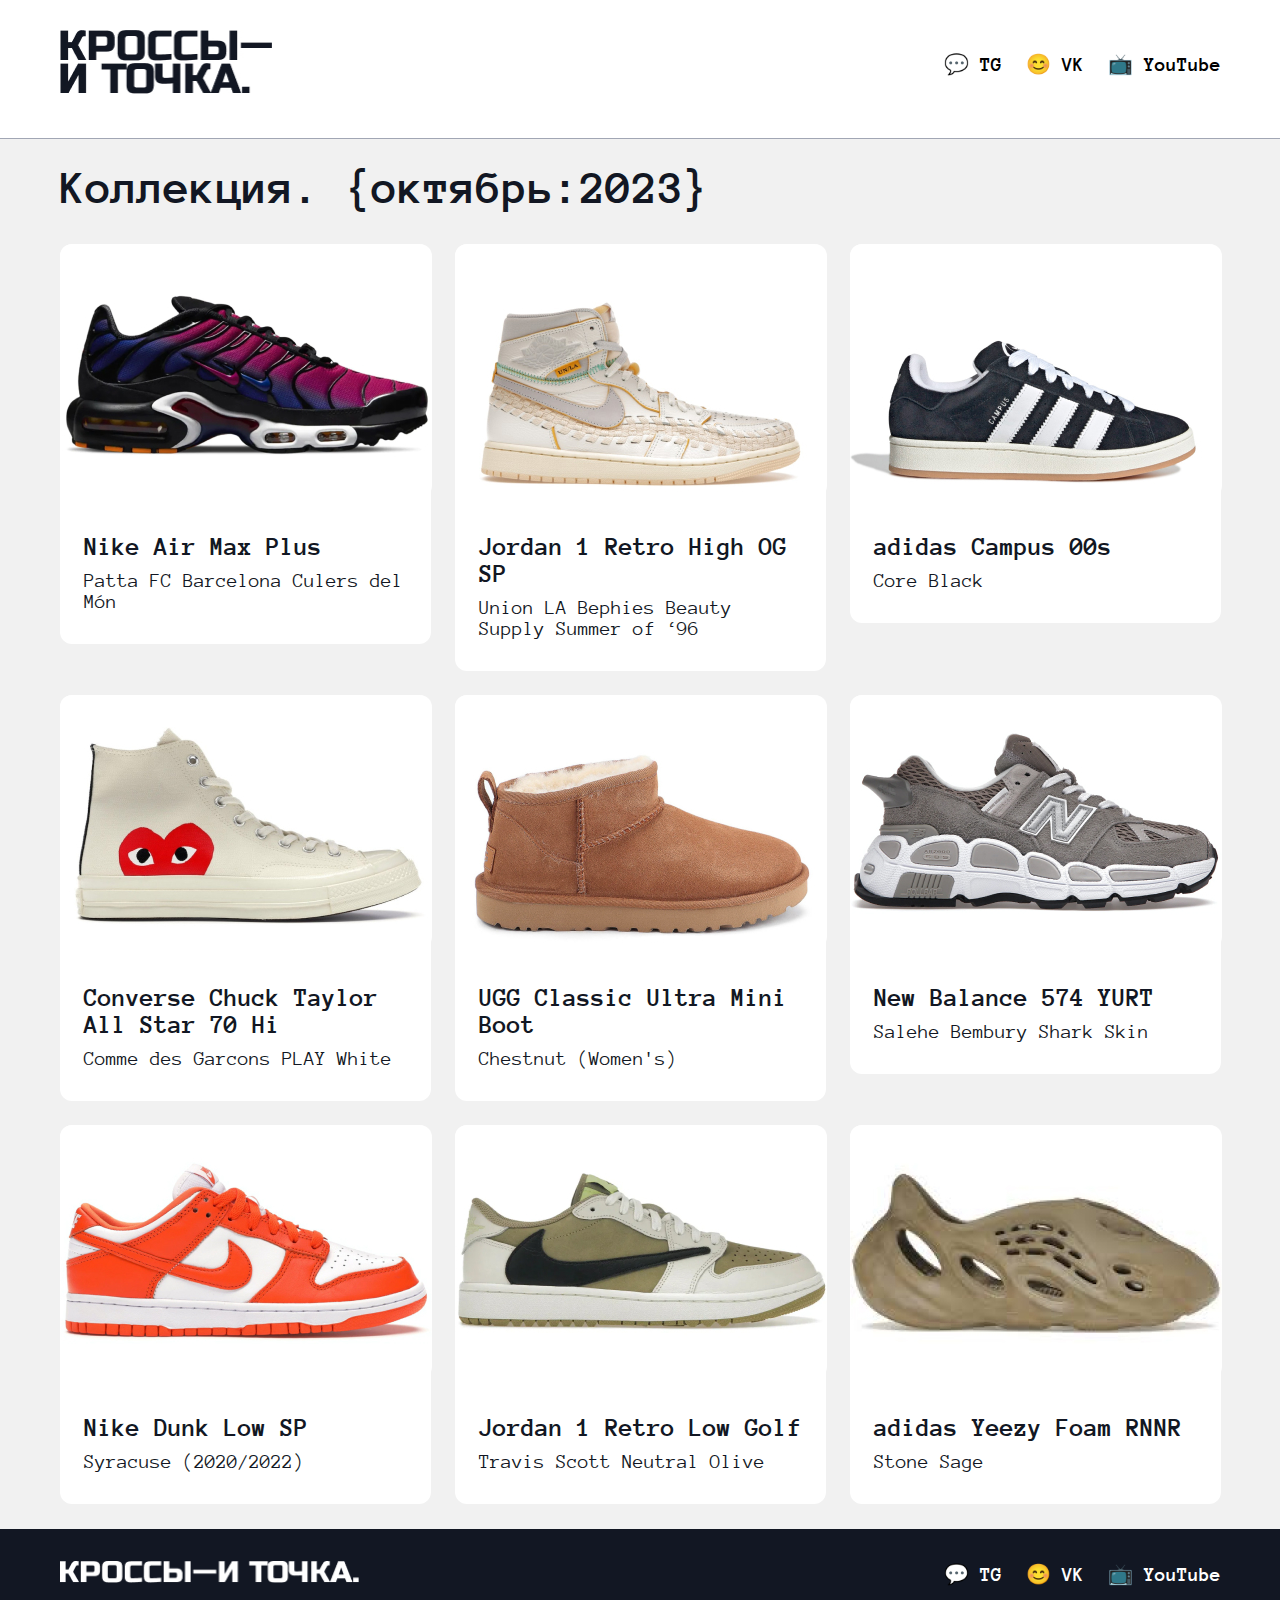
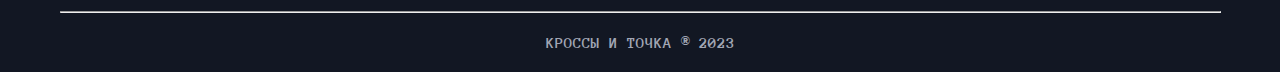
==== index.html @ e122eaeb "init: start proj" ====
<!DOCTYPE html>
<html lang="ru">

<head>
    <meta charset="UTF-8">
    <title>Кроссы и точка.</title>
    <link rel="stylesheet" href="styles/index.css">
    <link rel="icon" href="img/1.jpg">
    <meta name="viewport" content="width=device-width, initial-scale=1.0">
    <title>Document</title>
</head>

<body>
    <header class="header"> 
        <div class=" container header__container">
            <a href="index.html" class="header__link">
            <img src="img/logo.jpg" alt="Логотип магазина кроссовок" class="header__logo">
        </a>
            <nav>
                <ul class="header__nav">
                <li><a href="">💬 TG</a></li>
                <li><a href="">😊 VK</a></li>
                <li><a href="">📺 YouTube</a></li>
            </ul>
            </nav>
        </div>
    </header>


    <main>
        <section class="container">
            <h1 class="shoes__title">Коллекция. {октябрь:2023}</h1>

            <div class="container__shoes">
                <a href="sneaker1.html" class="link__shoes">
                    <div class="shoes__items">
                        <img src="img/1.jpg" alt="Фото кроссовка" class="shoes__photo">
                    <div class="shoes__items-info">
                        <h2 class="shoes__name">Nike Air Max Plus</h2>
                        <p class="shoes__description">Patta FC Barcelona Culers del Món</p>
                    </div>
                    </div>
                </a>
                <a href="sneaker2.html" class="link__shoes">
            <div class="shoes__items">
                <img src="img/2.jpg" alt="Фото кроссовка" class="shoes__photo">
                <div class="shoes__items-info">
                <h2 class="shoes__name">Jordan 1 Retro High OG SP</h2>
                <p class="shoes__description">Union LA Bephies Beauty Supply Summer of ‘96</p>
                </div>
            </div>
                </a>
                <a href="sneaker3.html" class="link__shoes">
            <div class="shoes__items">
                <img src="img/3.jpg" alt="Фото кроссовка" class="shoes__photo">
                <div class="shoes__items-info">   
                <h2 class="shoes__name">adidas Campus 00s</h2>
                <p class="shoes__description">Core Black</p>
                </div>
            </div>
                </a>
            <div class="shoes__items">
                <img src="img/4.jpg" alt="Фото кроссовка" class="shoes__photo">
                <div class="shoes__items-info">   <h2 class="shoes__name">Converse Chuck Taylor All Star 70 Hi</h2>
                    <p class="shoes__description">Comme des Garcons PLAY White</p>  </div>
            </div>
            <div class="shoes__items">
                <img src="img/5.jpg" alt="Фото кроссовка" class="shoes__photo">
                <div class="shoes__items-info">  
                    <h2 class="shoes__name">UGG Classic Ultra Mini Boot</h2>
                    <p class="shoes__description">Chestnut (Women's)</p> 
                </div>
            </div>
            <div class="shoes__items">
                <img src="img/6.jpg" alt="Фото кроссовка" class="shoes__photo">
                <div class="shoes__items-info">   <h2 class="shoes__name">New Balance 574 YURT</h2>
                    <p class="shoes__description">Salehe Bembury Shark Skin</p>
                 </div>
            </div>
            <div class="shoes__items">
                <img src="img/7.jpg" alt="Фото кроссовка" class="shoes__photo">
                <div class="shoes__items-info"> 
                    <h2 class="shoes__name">Nike Dunk Low SP</h2>
                    <p class="shoes__description">Syracuse (2020/2022)</p>
                  </div>
            </div>
            <div class="shoes__items">
                <img src="img/8.jpg" alt="Фото кроссовка" class="shoes__photo">
                <div class="shoes__items-info"> 
                <h2 class="shoes__name">Jordan 1 Retro Low Golf</h2>
                <p class="shoes__description">Travis Scott Neutral Olive</p>
                </div>
            </div>
            <div class="shoes__items">
                <img src="img/9.jpg" alt="Фото кроссовка" class="shoes__photo">
                <div class="shoes__items-info"> 
                <h2 class="shoes__name">adidas Yeezy Foam RNNR</h2>
                <p class="shoes__description">Stone Sage</p>
                </div>
            </div>
        </div>
        </section>
    </main>


    <footer class="footer">
        <div class="container">
            <div class="footer__container">
                <a href="index.html" class="footer__link">
                <img src="img/logo_white.png" alt="Логотип магазина кроссовок" class="footer__logo">
            </a>
                <nav>
                    <ul  class="footer__nav">
                        <li><a href="">💬 TG</a></li>
                        <li><a href="">😊 VK</a></li>
                        <li><a href="">📺 YouTube</a></li>
                    </ul>
                </nav>
            </div>
            <hr class="footer__line">
            <h3 class="footer__title">КРОССЫ И ТОЧКА ® 2023
            </h3>
        </div>
    </footer>

</body>

</html>
---- styles/index.css ----
@font-face {
    font-family: "Anonymous Pro";
    src: url("../fonts/AnonymousPro-Bold.ttf");
    font-weight: 700;
}

@font-face {
    font-family: "Anonymous Pro";
    src: url('../fonts/AnonymousPro-Regular.ttf');
}

@font-face {
    font-family: "IBM Plex Mono";
    src: url('../fonts/IBMPlexMono-Regular.ttf');
}

* {
    margin: 0;
    padding: 0;
}
html,
body {
    height: 100%;
    display: flex;
    flex-direction: column;
    height: 100%;
    color: #000;
    font-family: Anonymous Pro;
}

main {
    flex: 1 0 auto;
    padding-top: 25px;
    padding-bottom: 25px;
    background: #f1f1f1;
    ;
}

a {
    text-decoration: none;
}

ul {
    list-style-type: none;
}

.header {
    border-bottom: #A1A6B4 solid 1px;
}


.container {
margin: 0 16px;
    max-width: 1161px;
    margin: 0 auto;
}

.header__container {
    padding-top: 30px;
    padding-bottom: 16px;
    margin-bottom: 25px;
    align-items: center;
    display: flex;
    justify-content: space-between;
    margin-bottom: 25px;

}

.header__logo {
    padding: auto;
    width: 212px;
    height: 64px;
}

.header__nav {
    display: flex;
    justify-content: center;
    gap: 24px
}

.header__nav a {
    color: #000;
    font-family: Anonymous Pro;
    font-size: 20px;
    font-style: normal;
    font-weight: 700;
    line-height: normal;
}


.container__shoes {
    flex-wrap: wrap;
    justify-content: center;
    display: flex;
    gap: 24px;

}

.shoes__title {
    color: #121723;
    font-family: Anonymous Pro;
    font-size: 48px;
    font-style: normal;
    font-weight: 700;
    line-height: 100%;
    padding-bottom: 32px;


}

.shoes__photo {
    border-radius: 12px;
    height: 254px;
}

.shoes__items {
    background: #FFF;
    border-radius: 12px;
    border: 0px solid #A1A6B4;
    width: 371px;
    height: fit-content;
    background-color: #FFF;
    text-align: start;
    transition: 500ms;

}
.shoes__items:hover{
  transition: 500ms;
    transform: translateY(-10px);
    box-shadow: 10px 10px 13px 0px rgba(0, 0, 0, 0.25);

}

.shoes__items-info {
    padding: 32px 24px;
}

.shoes__name {
    color: #121723;
    font-family: Anonymous Pro;
    font-size: 26px;
    font-style: normal;
    font-weight: 700;
    line-height: normal;
    padding-bottom: 10px;
}

.shoes__description {
    color: #121723;
    font-family: Anonymous Pro;
    font-size: 20px;
    font-style: normal;
    font-weight: 400;
    line-height: normal;
}


.footer {
    flex: 0 0 auto;
    background: #121723;
}

.footer__container {
    padding-top: 32px;
    margin-bottom: 25px;
    display: flex;
    justify-content: space-between;
    align-items: center;
}

.footer__logo {
    width: 299.653px;
    height: 22.32px;
}

.footer__nav {
    display: flex;
    justify-content: space-between;
    gap: 24px;
}

.footer__nav a {
    color: var(--white, #FFF);
    font-family: Anonymous Pro;
    font-size: 20px;
    font-style: normal;
    font-weight: 700;
    line-height: normal;
}

.footer__title {
    padding: 21px 0;
    text-align: center;
    color: var(--text_gray, #A1A6B4);
    font-family: Anonymous Pro;
    font-size: 16px;
    font-style: normal;
    font-weight: 700;
    line-height: normal;
}
.sneaker__big {
    background: #FFF;
    border-radius: 50px;
   
}
.sneaker {
    padding: 48px;
  
}
.sneaker__head {
    display: flex;
    flex-direction: column;
    gap: 24px;
}
.sneaker__img {
    display: flex;
 
    height: 600px;
    padding-bottom: 32px;
}
.sneaker__name {
    text-align: start;
    color:  #121723;
font-family: Anonymous Pro;
font-size: 48px;
font-style: normal;
font-weight: 400;

}
.sneaker__color {
    text-align: start;
    color:  #121723;
font-family: Anonymous Pro;
font-size: 36px;
font-style: normal;
font-weight: 400;
padding-bottom: 24px;
}
.sneaker__description {
    color: var(--black, #121723);
font-family: Anonymous Pro;
font-size: 20px;
font-style: normal;
font-weight: 400;
line-height: 28px;
    display: flex;
    flex-direction: row;

}
.sneaker__history {
    width: 50%;
    display: flex;
    flex-direction: column;
    justify-content: start;
    gap:32px;
    padding-right: 32px;
}
.sneaker__param {
    width: 50%;
    display: flex;
    flex-direction: column;
    

}
.sneaker__param-about {
    color:#121723;
font-family: Anonymous Pro;
font-size: 30px;
font-style: normal;
font-weight: 400;
padding-bottom: 24px;

}
.sneaker__param-item {
    padding: 24px 0;
  justify-content: center;
    border-top: solid 1px black;
    display: flex;
    justify-content: space-between;
}  
.sneaker__param-material{
    border-bottom: solid 1px black;
}

@media (width <= 768px) {
    .header__container {
        display: flex;
        flex-direction: column;
        gap: 24px;
    }

    .container {
        max-width: 345px;
    }
    .sneaker__big {
        border-radius: 12px;
    }
    .sneaker {
        padding: 24px;
    }
    .sneaker__head {
    }
    .sneaker__img {
        height: 172px;
align-self: stretch;
    }
    .sneaker__name {
    }
    .sneaker__color {
    }
    .sneaker__description {
        display: flex;
        flex-direction: column;
       
    }
    .sneaker__history {
        width: 100%;
        color: #121723;
font-family: Anonymous Pro;
font-size: 16px;
font-style: normal;
font-weight: 400;
line-height: 24px; /* 150% */
padding-bottom: 32px;

    }
    .sneaker__param {
        width: 100%;
    }
    .sneaker__param-about {
        color:  #121723;
font-family: Anonymous Pro;
font-size: 24px;
font-style: normal;
font-weight: 400;
line-height: normal;
    }
    .sneaker__param-item {
        color: #121723;
text-align: right;
font-family: Anonymous Pro;
font-size: 16px;
font-style: normal;
font-weight: 400;
line-height: normal;
    }
   
    .footer__container {
        padding-top: 32px;
        margin-bottom: 25px;
        gap: 32px;
        display: flex;
        flex-direction: column;
        justify-content: space-between;
        align-items: center;
    }
    .shoes__title{
        font-size: 32px;
    }
  }
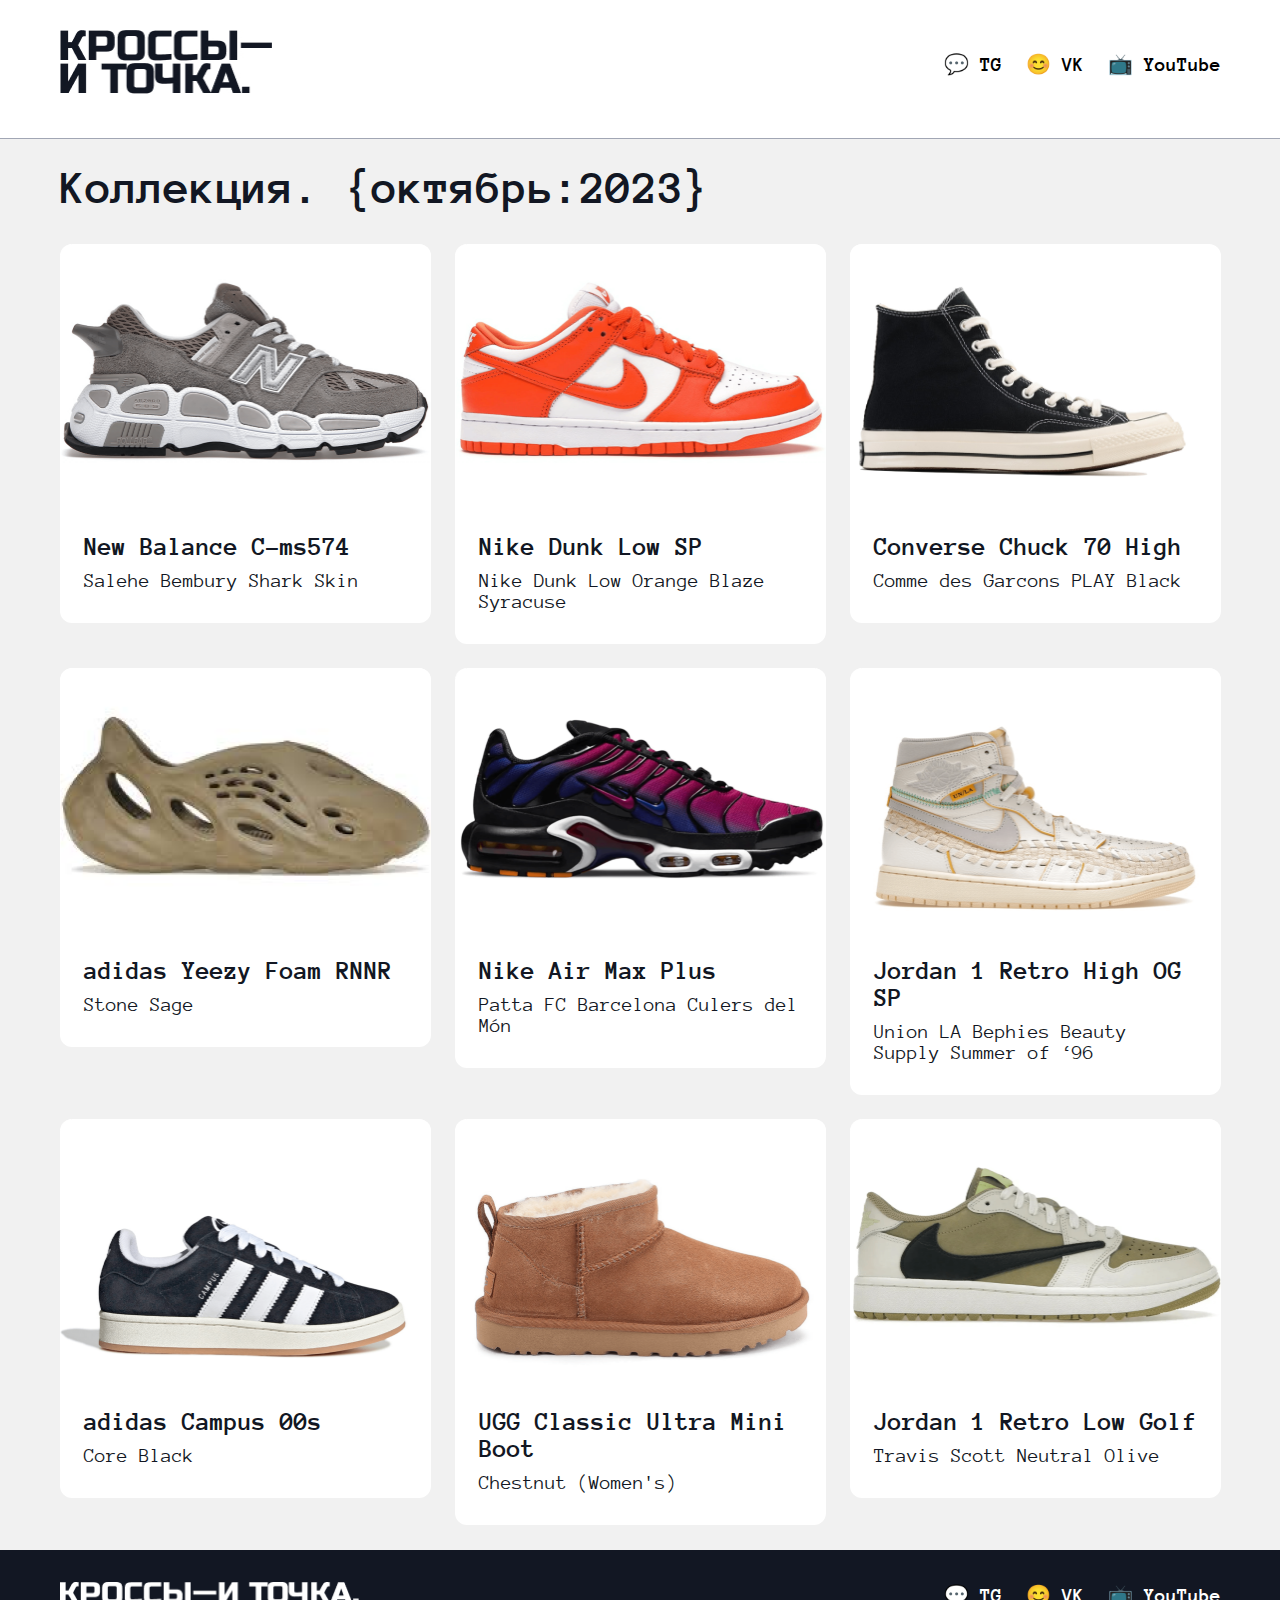
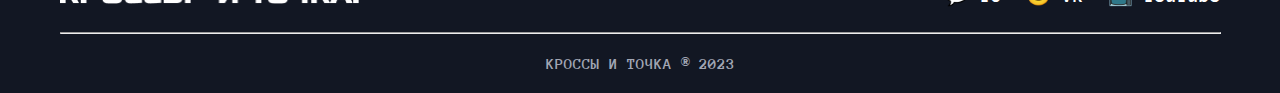
==== commit 00fb91b7: "Semi release" ====
--- a/index.html
+++ b/index.html
@@ -1,11 +1,10 @@
 <!DOCTYPE html>
 <html lang="ru">
-
 <head>
     <meta charset="UTF-8">
     <title>Кроссы и точка.</title>
     <link rel="stylesheet" href="styles/index.css">
-    <link rel="icon" href="img/1.jpg">
+    <link rel="icon" href="img/1.png">
     <meta name="viewport" content="width=device-width, initial-scale=1.0">
     <title>Document</title>
 </head>
@@ -34,68 +33,70 @@
             <div class="container__shoes">
                 <a href="sneaker1.html" class="link__shoes">
                     <div class="shoes__items">
-                        <img src="img/1.jpg" alt="Фото кроссовка" class="shoes__photo">
+                        <img src="img/1.png" alt="Фото кроссовка" class="shoes__photo">
                     <div class="shoes__items-info">
-                        <h2 class="shoes__name">Nike Air Max Plus</h2>
-                        <p class="shoes__description">Patta FC Barcelona Culers del Món</p>
+                        <h2 class="shoes__name">New Balance C-ms574</h2>
+                        <p class="shoes__description">Salehe Bembury Shark Skin</p>
                     </div>
                     </div>
                 </a>
                 <a href="sneaker2.html" class="link__shoes">
             <div class="shoes__items">
-                <img src="img/2.jpg" alt="Фото кроссовка" class="shoes__photo">
+                <img src="img/2.png" alt="Фото кроссовка" class="shoes__photo">
                 <div class="shoes__items-info">
-                <h2 class="shoes__name">Jordan 1 Retro High OG SP</h2>
-                <p class="shoes__description">Union LA Bephies Beauty Supply Summer of ‘96</p>
+                <h2 class="shoes__name">Nike Dunk Low SP</h2>
+                <p class="shoes__description">Nike Dunk Low Orange Blaze Syracuse</p>
                 </div>
             </div>
                 </a>
                 <a href="sneaker3.html" class="link__shoes">
             <div class="shoes__items">
-                <img src="img/3.jpg" alt="Фото кроссовка" class="shoes__photo">
+                <img src="img/3.png" alt="Фото кроссовка" class="shoes__photo">
                 <div class="shoes__items-info">   
-                <h2 class="shoes__name">adidas Campus 00s</h2>
-                <p class="shoes__description">Core Black</p>
+                <h2 class="shoes__name">Converse Chuck 70 High</h2>
+                <p class="shoes__description">Comme des Garcons PLAY Black</p>
                 </div>
             </div>
                 </a>
             <div class="shoes__items">
-                <img src="img/4.jpg" alt="Фото кроссовка" class="shoes__photo">
-                <div class="shoes__items-info">   <h2 class="shoes__name">Converse Chuck Taylor All Star 70 Hi</h2>
-                    <p class="shoes__description">Comme des Garcons PLAY White</p>  </div>
-            </div>
-            <div class="shoes__items">
-                <img src="img/5.jpg" alt="Фото кроссовка" class="shoes__photo">
-                <div class="shoes__items-info">  
-                    <h2 class="shoes__name">UGG Classic Ultra Mini Boot</h2>
-                    <p class="shoes__description">Chestnut (Women's)</p> 
+                <img src="img/4.png" alt="Фото кроссовка" class="shoes__photo">
+                <div class="shoes__items-info">
+                       <h2 class="shoes__name">adidas Yeezy Foam RNNR</h2>
+                    <p class="shoes__description">Stone Sage</p>  
                 </div>
             </div>
             <div class="shoes__items">
-                <img src="img/6.jpg" alt="Фото кроссовка" class="shoes__photo">
-                <div class="shoes__items-info">   <h2 class="shoes__name">New Balance 574 YURT</h2>
-                    <p class="shoes__description">Salehe Bembury Shark Skin</p>
+                <img src="img/5.png" alt="Фото кроссовка" class="shoes__photo">
+                <div class="shoes__items-info">  
+                    <h2 class="shoes__name">Nike Air Max Plus</h2>
+                    <p class="shoes__description">Patta FC Barcelona Culers del Món</p> 
+                </div>
+            </div>
+            <div class="shoes__items">
+                <img src="img/6.png" alt="Фото кроссовка" class="shoes__photo">
+                <div class="shoes__items-info">   <h2 class="shoes__name">Jordan 1 Retro High OG SP</h2>
+                    <p class="shoes__description">Union LA Bephies Beauty Supply Summer of ‘96</p>
                  </div>
             </div>
             <div class="shoes__items">
-                <img src="img/7.jpg" alt="Фото кроссовка" class="shoes__photo">
+                <img src="img/7.png" alt="Фото кроссовка" class="shoes__photo">
                 <div class="shoes__items-info"> 
-                    <h2 class="shoes__name">Nike Dunk Low SP</h2>
-                    <p class="shoes__description">Syracuse (2020/2022)</p>
+                    <h2 class="shoes__name">adidas Campus 00s</h2>
+                    <p class="shoes__description">Core Black</p>
                   </div>
             </div>
             <div class="shoes__items">
-                <img src="img/8.jpg" alt="Фото кроссовка" class="shoes__photo">
+                <img src="img/8.png" alt="Фото кроссовка" class="shoes__photo">
+                <div class="shoes__items-info"> 
+                <h2 class="shoes__name">UGG Classic Ultra Mini Boot</h2>
+                <p class="shoes__description">Chestnut (Women's)</p>
+                </div>
+            </div>
+            <div class="shoes__items">
+                <img src="img/9.png" alt="Фото кроссовка" class="shoes__photo">
                 <div class="shoes__items-info"> 
                 <h2 class="shoes__name">Jordan 1 Retro Low Golf</h2>
                 <p class="shoes__description">Travis Scott Neutral Olive</p>
-                </div>
-            </div>
-            <div class="shoes__items">
-                <img src="img/9.jpg" alt="Фото кроссовка" class="shoes__photo">
-                <div class="shoes__items-info"> 
-                <h2 class="shoes__name">adidas Yeezy Foam RNNR</h2>
-                <p class="shoes__description">Stone Sage</p>
                 </div>
             </div>
         </div>
--- a/styles/index.css
+++ b/styles/index.css
@@ -53,6 +53,8 @@
 margin: 0 16px;
     max-width: 1161px;
     margin: 0 auto;
+    padding-left: 16px;
+    padding-right : 16px;
 }
 
 .header__container {
@@ -293,21 +295,19 @@
         max-width: 345px;
     }
     .sneaker__big {
+        padding-left: 16px;
+        padding-right: 16px;
         border-radius: 12px;
     }
     .sneaker {
         padding: 24px;
     }
-    .sneaker__head {
-    }
+  
     .sneaker__img {
         height: 172px;
 align-self: stretch;
     }
-    .sneaker__name {
-    }
-    .sneaker__color {
-    }
+
     .sneaker__description {
         display: flex;
         flex-direction: column;
